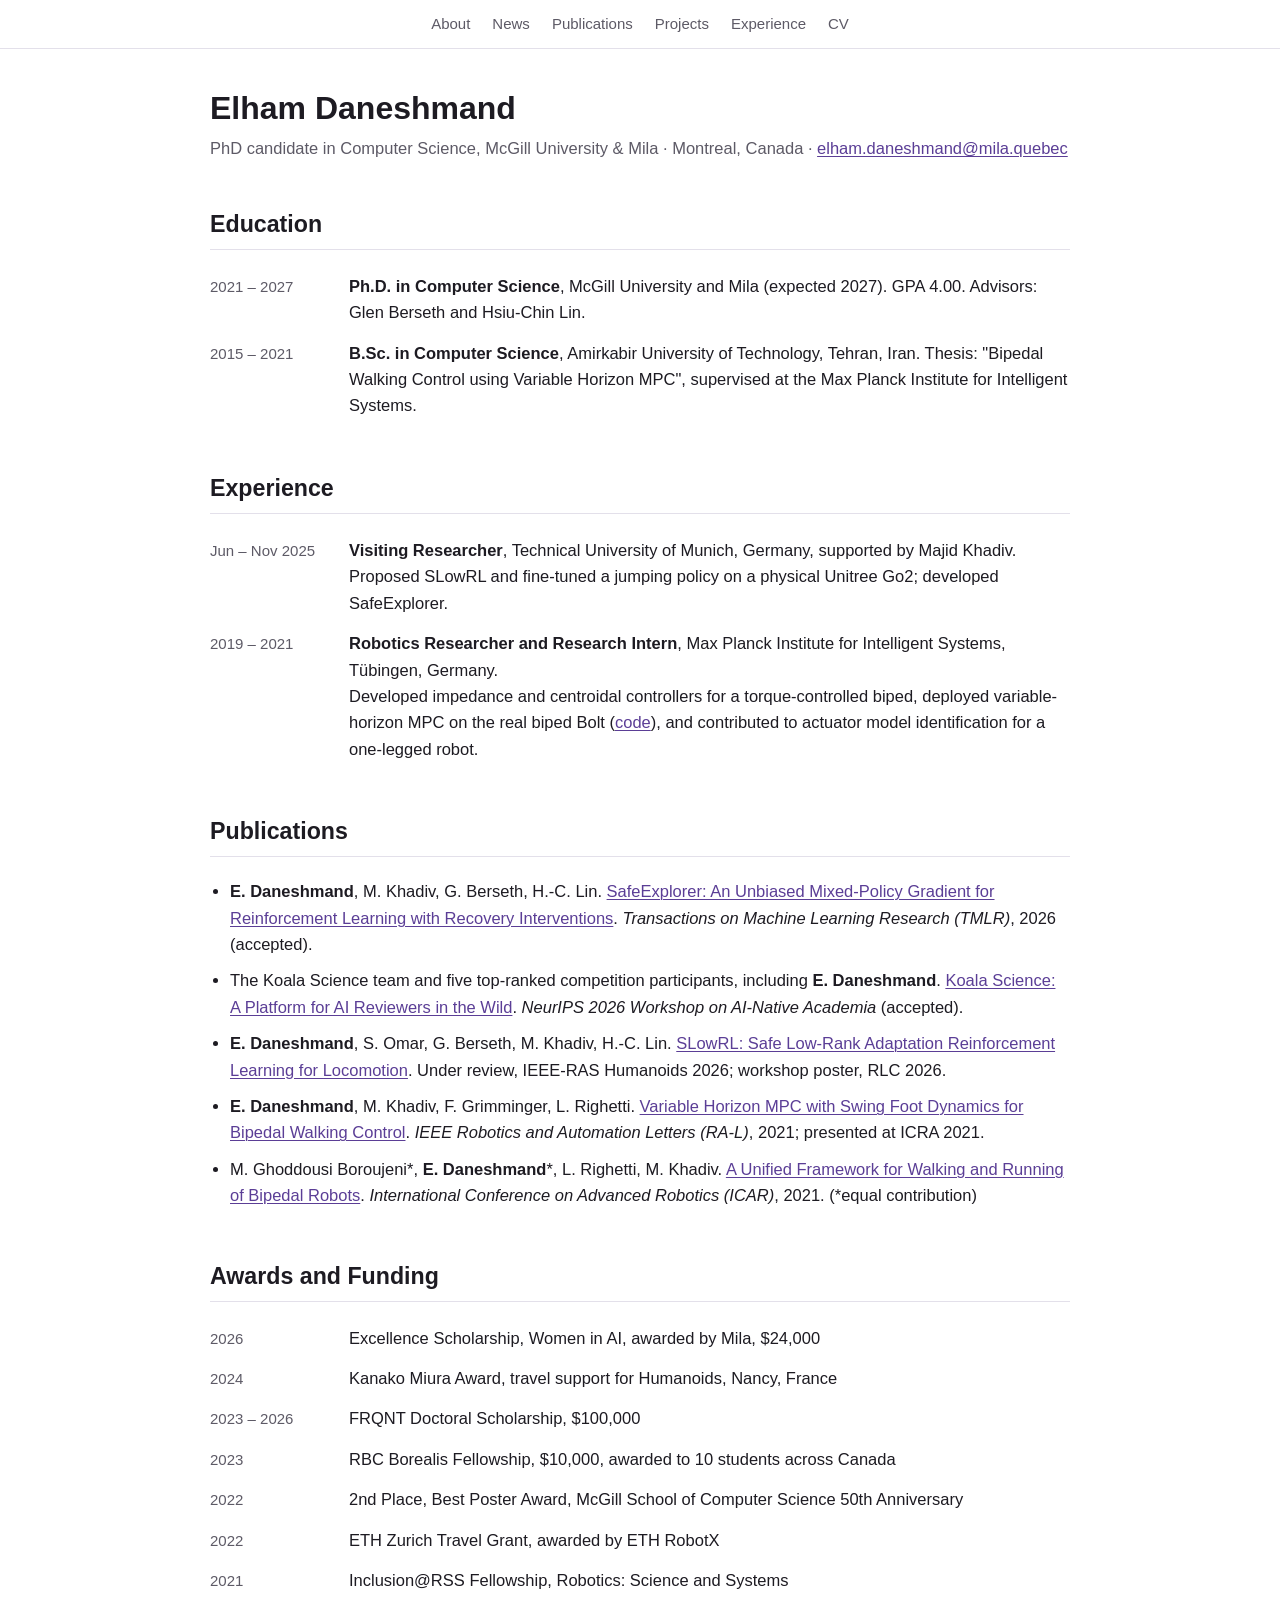
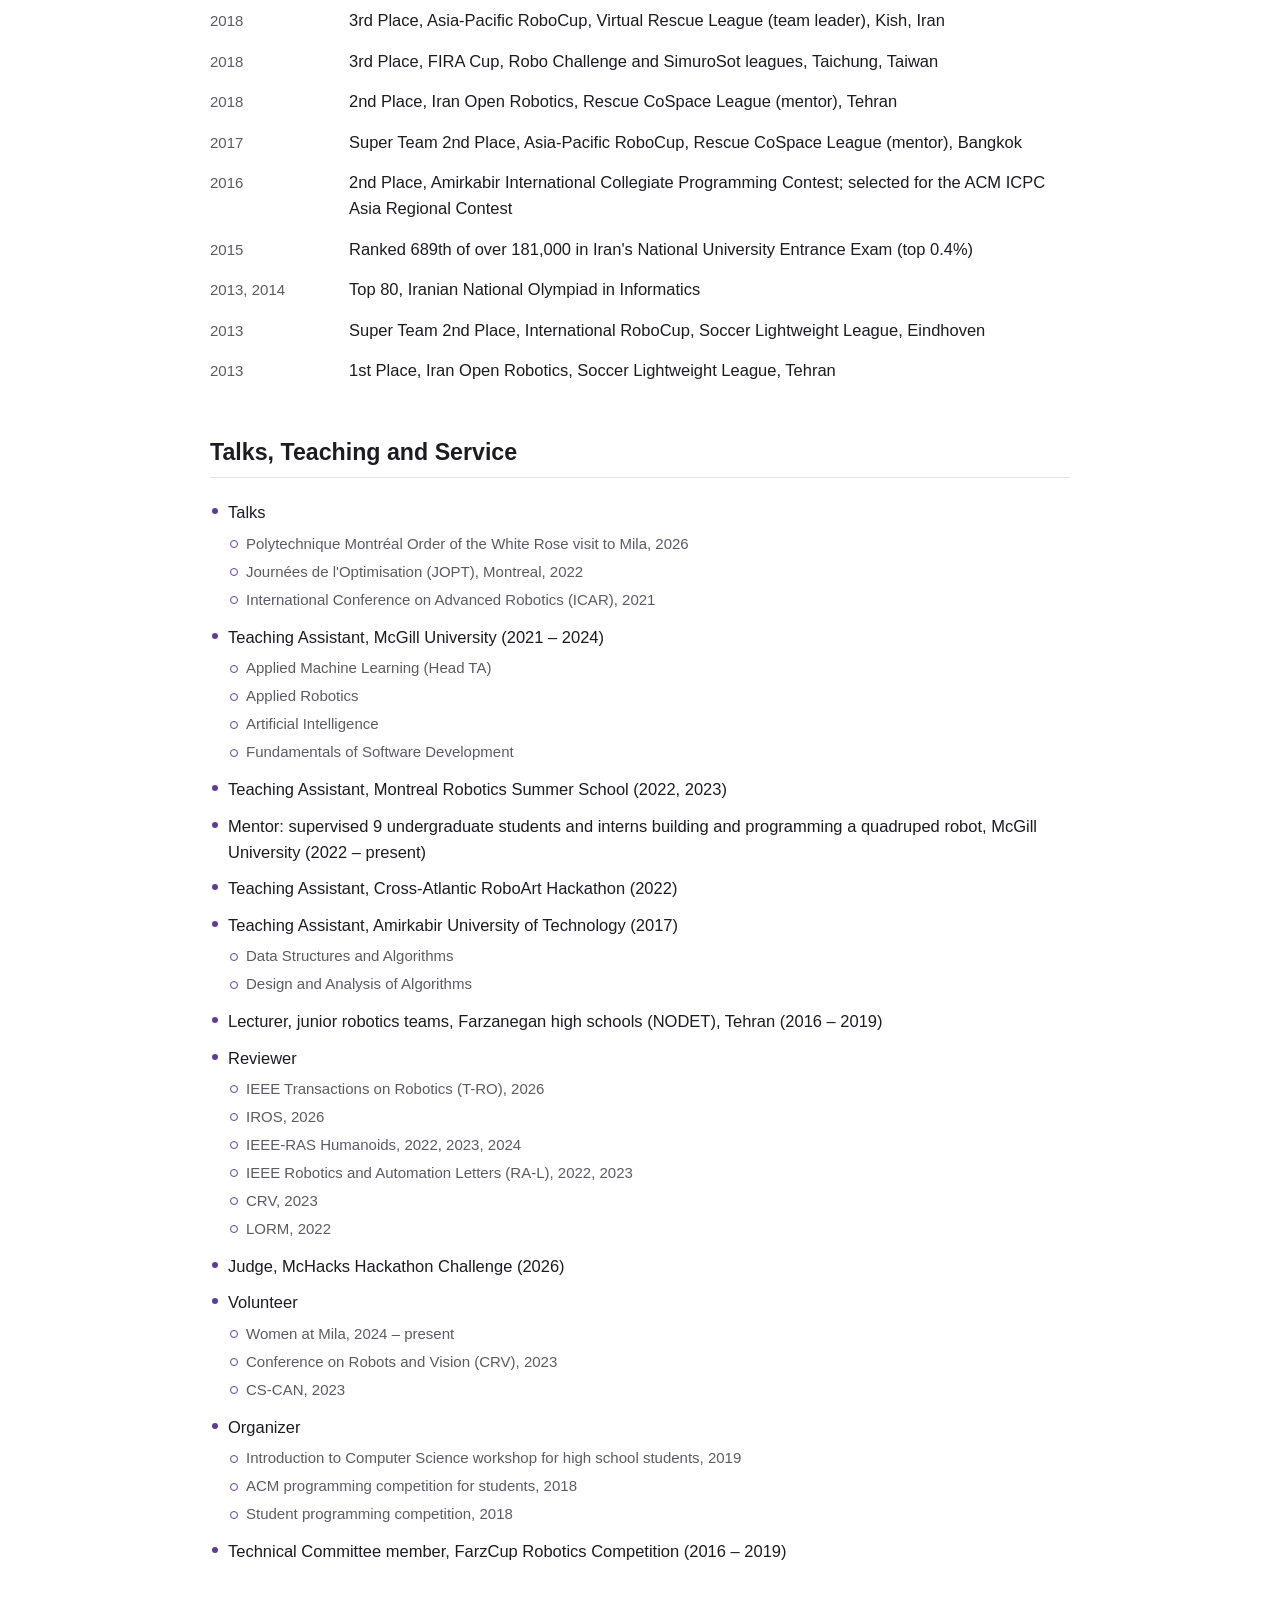
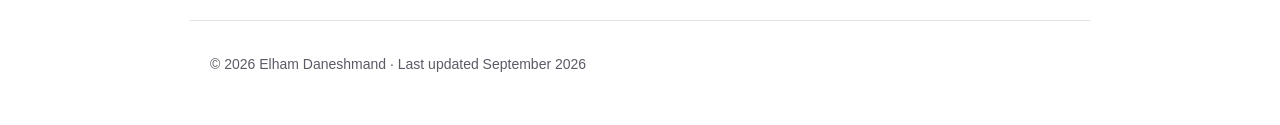
==== cv.html @ 66d4b438 "Personal academic website Co-Authored-By: Claude Opus 5.5 (1M context) <noreply@anthropic.com>" ====
<!doctype html>
<html lang="en">
<head>
  <meta charset="utf-8">
  <meta name="viewport" content="width=device-width, initial-scale=1">
  <title>Elham Daneshmand · CV</title>
  <meta name="description" content="Full list of awards, funding, talks, teaching and service of Elham Daneshmand, PhD candidate at McGill University and Mila.">
  <meta name="color-scheme" content="light dark">
  <link rel="icon" href="favicon.svg" type="image/svg+xml">
  <link rel="canonical" href="https://lhumd.github.io/cv.html">
  <meta property="og:type" content="website">
  <meta property="og:title" content="Elham Daneshmand · CV">
  <meta property="og:description" content="Full list of awards, funding, talks, teaching and service of Elham Daneshmand, PhD candidate at McGill University and Mila.">
  <meta property="og:url" content="https://lhumd.github.io/cv.html">
  <meta property="og:image" content="https://lhumd.github.io/assets/img/elham.jpg">
  <meta name="twitter:card" content="summary">
  <link rel="stylesheet" href="style.css">
</head>
<body>
  <nav class="topnav" aria-label="Sections">
    <a href="index.html#about">About</a>
    <a href="index.html#news">News</a>
    <a href="index.html#publications">Publications</a>
    <a href="index.html#projects">Projects</a>
    <a href="index.html#experience">Experience</a>
    <a href="cv.html">CV</a>
  </nav>

  <main>
    <header class="cvhead">
      <h1>Elham Daneshmand</h1>
      <p>PhD candidate in Computer Science, McGill University &amp; Mila · Montreal, Canada · <a href="mailto:elham.daneshmand@mila.quebec">elham.daneshmand@mila.quebec</a></p>
    </header>

    <section id="education">
      <h2>Education</h2>
      <ul class="timeline">
        <li><span class="date">2021 – 2027</span> <span><strong>Ph.D. in Computer Science</strong>, McGill University and Mila (expected 2027). GPA 4.00. Advisors: Glen Berseth and Hsiu-Chin Lin.</span></li>
        <li><span class="date">2015 – 2021</span> <span><strong>B.Sc. in Computer Science</strong>, Amirkabir University of Technology, Tehran, Iran. Thesis: "Bipedal Walking Control using Variable Horizon MPC", supervised at the Max Planck Institute for Intelligent Systems.</span></li>
      </ul>
    </section>

    <section id="experience">
      <h2>Experience</h2>
      <ul class="timeline">
        <li><span class="date">Jun – Nov 2025</span> <span><strong>Visiting Researcher</strong>, Technical University of Munich, Germany, supported by Majid Khadiv.<br>Proposed SLowRL and fine-tuned a jumping policy on a physical Unitree Go2; developed SafeExplorer.</span></li>
        <li><span class="date">2019 – 2021</span> <span><strong>Robotics Researcher and Research Intern</strong>, Max Planck Institute for Intelligent Systems, Tübingen, Germany.<br>Developed impedance and centroidal controllers for a torque-controlled biped, deployed variable-horizon MPC on the real biped Bolt (<a href="https://github.com/machines-in-motion/reactive_planners">code</a>), and contributed to actuator model identification for a one-legged robot.</span></li>
      </ul>
    </section>

    <section id="publications">
      <h2>Publications</h2>
      <ul class="pubs">
        <li><strong>E. Daneshmand</strong>, M. Khadiv, G. Berseth, H.-C. Lin. <a href="https://openreview.net/forum?id=ppOrbSsMM0">SafeExplorer: An Unbiased Mixed-Policy Gradient for Reinforcement Learning with Recovery Interventions</a>. <em>Transactions on Machine Learning Research (TMLR)</em>, 2026 (accepted).</li>
        <li>The Koala Science team and five top-ranked competition participants, including <strong>E. Daneshmand</strong>. <a href="https://openreview.net/forum?id=VHwD1T5NwI">Koala Science: A Platform for AI Reviewers in the Wild</a>. <em>NeurIPS 2026 Workshop on AI-Native Academia</em> (accepted).</li>
        <li><strong>E. Daneshmand</strong>, S. Omar, G. Berseth, M. Khadiv, H.-C. Lin. <a href="https://arxiv.org/abs/2603.17092">SLowRL: Safe Low-Rank Adaptation Reinforcement Learning for Locomotion</a>. Under review, IEEE-RAS Humanoids 2026; workshop poster, RLC 2026.</li>
        <li><strong>E. Daneshmand</strong>, M. Khadiv, F. Grimminger, L. Righetti. <a href="https://arxiv.org/abs/2010.08198">Variable Horizon MPC with Swing Foot Dynamics for Bipedal Walking Control</a>. <em>IEEE Robotics and Automation Letters (RA-L)</em>, 2021; presented at ICRA 2021.</li>
        <li>M. Ghoddousi Boroujeni*, <strong>E. Daneshmand</strong>*, L. Righetti, M. Khadiv. <a href="https://arxiv.org/abs/2110.09172">A Unified Framework for Walking and Running of Bipedal Robots</a>. <em>International Conference on Advanced Robotics (ICAR)</em>, 2021. (*equal contribution)</li>
      </ul>
    </section>

    <section id="awards">
      <h2>Awards and Funding</h2>
      <ul class="timeline">
        <li id="wai"><span class="date">2026</span> <span>Excellence Scholarship, Women in AI, awarded by Mila, $24,000</span></li>
        <li><span class="date">2024</span> <span>Kanako Miura Award, travel support for Humanoids, Nancy, France</span></li>
        <li><span class="date">2023 – 2026</span> <span>FRQNT Doctoral Scholarship, $100,000</span></li>
        <li><span class="date">2023</span> <span>RBC Borealis Fellowship, $10,000, awarded to 10 students across Canada</span></li>
        <li><span class="date">2022</span> <span>2nd Place, Best Poster Award, McGill School of Computer Science 50th Anniversary</span></li>
        <li><span class="date">2022</span> <span>ETH Zurich Travel Grant, awarded by ETH RobotX</span></li>
        <li><span class="date">2021</span> <span>Inclusion@RSS Fellowship, Robotics: Science and Systems</span></li>
        <li><span class="date">2018</span> <span>3rd Place, Asia-Pacific RoboCup, Virtual Rescue League (team leader), Kish, Iran</span></li>
        <li><span class="date">2018</span> <span>3rd Place, FIRA Cup, Robo Challenge and SimuroSot leagues, Taichung, Taiwan</span></li>
        <li><span class="date">2018</span> <span>2nd Place, Iran Open Robotics, Rescue CoSpace League (mentor), Tehran</span></li>
        <li><span class="date">2017</span> <span>Super Team 2nd Place, Asia-Pacific RoboCup, Rescue CoSpace League (mentor), Bangkok</span></li>
        <li><span class="date">2016</span> <span>2nd Place, Amirkabir International Collegiate Programming Contest; selected for the ACM ICPC Asia Regional Contest</span></li>
        <li><span class="date">2015</span> <span>Ranked 689th of over 181,000 in Iran's National University Entrance Exam (top 0.4%)</span></li>
        <li><span class="date">2013, 2014</span> <span>Top 80, Iranian National Olympiad in Informatics</span></li>
        <li><span class="date">2013</span> <span>Super Team 2nd Place, International RoboCup, Soccer Lightweight League, Eindhoven</span></li>
        <li><span class="date">2013</span> <span>1st Place, Iran Open Robotics, Soccer Lightweight League, Tehran</span></li>
      </ul>
    </section>

    <section id="service">
      <h2>Talks, Teaching and Service</h2>
      <ul class="plain">
        <li>Talks
          <ul class="sub">
            <li id="whiterose">Polytechnique Montréal Order of the White Rose visit to Mila, 2026</li>
            <li>Journées de l'Optimisation (JOPT), Montreal, 2022</li>
            <li>International Conference on Advanced Robotics (ICAR), 2021</li>
          </ul>
        </li>
        <li>Teaching Assistant, McGill University (2021 – 2024)
          <ul class="sub">
            <li>Applied Machine Learning (Head TA)</li>
            <li>Applied Robotics</li>
            <li>Artificial Intelligence</li>
            <li>Fundamentals of Software Development</li>
          </ul>
        </li>
        <li>Teaching Assistant, Montreal Robotics Summer School (2022, 2023)</li>
        <li>Mentor: supervised 9 undergraduate students and interns building and programming a quadruped robot, McGill University (2022 – present)</li>
        <li>Teaching Assistant, Cross-Atlantic RoboArt Hackathon (2022)</li>
        <li>Teaching Assistant, Amirkabir University of Technology (2017)
          <ul class="sub">
            <li>Data Structures and Algorithms</li>
            <li>Design and Analysis of Algorithms</li>
          </ul>
        </li>
        <li>Lecturer, junior robotics teams, Farzanegan high schools (NODET), Tehran (2016 – 2019)</li>
        <li>Reviewer
          <ul class="sub">
            <li>IEEE Transactions on Robotics (T-RO), 2026</li>
            <li>IROS, 2026</li>
            <li>IEEE-RAS Humanoids, 2022, 2023, 2024</li>
            <li>IEEE Robotics and Automation Letters (RA-L), 2022, 2023</li>
            <li>CRV, 2023</li>
            <li>LORM, 2022</li>
          </ul>
        </li>
        <li id="mchacks">Judge, McHacks Hackathon Challenge (2026)</li>
        <li>Volunteer
          <ul class="sub">
            <li>Women at Mila, 2024 – present</li>
            <li>Conference on Robots and Vision (CRV), 2023</li>
            <li>CS-CAN, 2023</li>
          </ul>
        </li>
        <li>Organizer
          <ul class="sub">
            <li>Introduction to Computer Science workshop for high school students, 2019</li>
            <li>ACM programming competition for students, 2018</li>
            <li>Student programming competition, 2018</li>
          </ul>
        </li>
        <li>Technical Committee member, FarzCup Robotics Competition (2016 – 2019)</li>
      </ul>
    </section>
  </main>

  <footer>
    <p>© 2026 Elham Daneshmand · Last updated September 2026</p>
  </footer>
</body>
</html>
---- style.css ----
:root {
  --bg: #ffffff;
  --surface: #f6f5f9;
  --text: #1d1b22;
  --muted: #5d5a66;
  --accent: #5b3e96;
  --accent-soft: #ece6f7;
  --border: #e3e0ea;
  --maxw: 900px;
}

@media (prefers-color-scheme: dark) {
  :root {
    --bg: #131217;
    --surface: #1c1a22;
    --text: #e9e7ee;
    --muted: #a6a2b1;
    --accent: #b9a2ec;
    --accent-soft: #2a2238;
    --border: #2d2a36;
  }
}

* { box-sizing: border-box; }

html { scroll-behavior: smooth; }

body {
  margin: 0;
  background: var(--bg);
  color: var(--text);
  font-family: -apple-system, BlinkMacSystemFont, "Segoe UI", Roboto, "Helvetica Neue", Arial, sans-serif;
  font-size: 16.5px;
  line-height: 1.6;
}

a { color: var(--accent); text-decoration: none; }
a:hover { text-decoration: underline; }
.hero-text p:not(.links) a, .news a, .timeline a, .projects a, .pubs a, .drawer a, .press a, .cvhead a { text-decoration: underline; text-underline-offset: 2px; text-decoration-thickness: 1px; }

.topnav {
  position: sticky;
  top: 0;
  z-index: 10;
  display: flex;
  flex-wrap: wrap;
  justify-content: center;
  gap: 4px 22px;
  padding: 12px 16px;
  background: color-mix(in srgb, var(--bg) 92%, transparent);
  backdrop-filter: blur(6px);
  border-bottom: 1px solid var(--border);
  font-size: 15px;
}
.topnav a { color: var(--muted); }
.topnav a:hover { color: var(--accent); text-decoration: none; }

main {
  max-width: var(--maxw);
  margin: 0 auto;
  padding: 0 20px;
}

section, .hero, .paper { scroll-margin-top: 64px; }

.cvhead { padding: 40px 0 0; }
.cvhead h1 { margin: 0 0 8px; font-size: 2rem; line-height: 1.2; }
.cvhead p { margin: 0; color: var(--muted); }
.pubs { margin: 0; padding-left: 20px; }
.pubs li { padding: 5px 0; }

.hero {
  display: flex;
  gap: 36px;
  align-items: flex-start;
  padding: 48px 0 28px;
}
.portrait {
  width: 200px;
  height: 200px;
  flex-shrink: 0;
  border-radius: 50%;
  object-fit: cover;
  border: 4px solid var(--accent-soft);
}
.hero h1 { margin: 0; font-size: 2.3rem; line-height: 1.15; letter-spacing: -0.01em; }
.role { margin: 6px 0 10px; color: var(--muted); }
.links { display: flex; flex-wrap: wrap; gap: 6px 16px; margin: 0 0 16px; font-weight: 600; }
.note { font-weight: 600; }

.tags { display: flex; flex-wrap: wrap; gap: 8px; list-style: none; padding: 0; margin: 14px 0 0; }
.tags li {
  background: var(--accent-soft);
  color: var(--accent);
  border-radius: 999px;
  padding: 3px 12px;
  font-size: 14px;
}

h2 {
  font-size: 1.45rem;
  margin: 44px 0 16px;
  padding-bottom: 6px;
  border-bottom: 1px solid var(--border);
}

.news, .timeline, .plain { list-style: none; padding: 0; margin: 0; }
.news li, .timeline li {
  display: grid;
  grid-template-columns: 125px 1fr;
  align-items: baseline;
  gap: 14px;
  padding: 7px 0;
}
.date { color: var(--muted); font-variant-numeric: tabular-nums; font-size: 15px; }
.plain li { padding: 5px 0 5px 18px; position: relative; }
.plain li::before { content: ""; position: absolute; left: 2px; top: 0.85em; width: 6px; height: 6px; border-radius: 50%; background: var(--accent); }
.plain .sub { list-style: none; margin: 4px 0 0; padding: 0; }
.plain .sub li { padding: 2px 0 2px 18px; font-size: 15px; color: var(--muted); }
.plain .sub li::before { top: 0.7em; background: transparent; border: 1.5px solid var(--accent); }

.paper {
  display: grid;
  grid-template-columns: 280px 1fr;
  gap: 24px;
  padding: 20px;
  margin-bottom: 18px;
  background: var(--surface);
  border: 1px solid var(--border);
  border-radius: 12px;
}
.paper:target {
  border-color: var(--accent);
  box-shadow: 0 0 0 3px var(--accent-soft);
  animation: flash 1.6s ease-out;
}
.timeline li, .plain li { scroll-margin-top: 64px; }
.plain li:target { border-radius: 8px; background: var(--accent-soft); }
.timeline li:target {
  margin: 0 -10px;
  padding: 7px 10px;
  border-radius: 8px;
  background: var(--accent-soft);
}
@keyframes flash {
  from { background: var(--accent-soft); }
  to { background: var(--surface); }
}
.paper > * { min-width: 0; }
.projects { list-style: none; padding: 0; margin: 0; }
.projects li { padding: 14px 0; border-bottom: 1px solid var(--border); }
.projects li:first-child { padding-top: 0; }
.projects li:last-child { border-bottom: 0; }
.projects h3 { margin: 0 0 2px; font-size: 1.05rem; line-height: 1.35; }
.projects .venue { margin: 0 0 6px; }
.projects p { margin: 0 0 8px; }
.projects li > :last-child { margin-bottom: 0; }
.media { margin: 0; }
.media img, .media video {
  width: 100%;
  height: auto;
  aspect-ratio: 3 / 2;
  object-fit: contain;
  border-radius: 8px;
  background: #000;
  display: block;
}
.media img[src*="icar"] { background: #fff; }
.media img[src*="koala"] { background: #fff; padding: 12px; }
.media figcaption { font-size: 13px; color: var(--muted); margin-top: 6px; line-height: 1.4; }
.paper h3 { margin: 0 0 6px; font-size: 1.1rem; line-height: 1.35; }
.authors { margin: 0; font-size: 15px; }
.venue { margin: 2px 0 10px; font-style: italic; color: var(--muted); font-size: 15px; }
.press { margin: -6px 0 10px; font-size: 14px; color: var(--muted); }
.paper .body p:last-child { margin-bottom: 0; }
.teaser { margin: 0 0 12px; }
.plinks { display: flex; flex-wrap: wrap; gap: 8px; }
.plinks a, .pill {
  display: inline-block;
  padding: 2px 12px;
  border: 1px solid var(--accent);
  border-radius: 999px;
  background: none;
  color: var(--accent);
  font: inherit;
  font-size: 14px;
  font-weight: 600;
  line-height: 1.6;
  cursor: pointer;
}
.plinks a:hover, .pill:hover, .pill[aria-expanded="true"] { background: var(--accent-soft); text-decoration: none; }
.drawer { margin-top: 12px; font-size: 15px; color: var(--muted); }
.drawer[hidden] { margin-top: 0; }
.drawer p { margin: 0; }
.bib { position: relative; }
.bib pre {
  margin: 0;
  padding: 34px 14px 12px;
  overflow-x: auto;
  background: var(--bg);
  border: 1px solid var(--border);
  border-radius: 8px;
  font-size: 12.5px;
  line-height: 1.5;
  color: var(--text);
}
.bib .copy {
  position: absolute;
  top: 8px;
  right: 8px;
  padding: 1px 10px;
  border: 1px solid var(--border);
  border-radius: 6px;
  background: var(--surface);
  color: var(--muted);
  font: inherit;
  font-size: 12px;
  cursor: pointer;
}

.reel {
  display: grid;
  grid-template-columns: repeat(3, 1fr);
  gap: 14px;
  margin: 8px 0 0;
}
.tile { display: block; color: var(--muted); font-size: 14px; }
.tile:hover { color: var(--accent); text-decoration: none; }
.tile video {
  display: block;
  width: 100%;
  aspect-ratio: 16 / 10;
  object-fit: cover;
  border-radius: 8px;
  background: #000;
  margin-bottom: 6px;
}

footer {
  max-width: var(--maxw);
  margin: 50px auto 0;
  padding: 18px 20px 36px;
  color: var(--muted);
  font-size: 14px;
  border-top: 1px solid var(--border);
}

@media (max-width: 720px) {
  .hero { flex-direction: column; align-items: center; text-align: left; padding-top: 28px; gap: 20px; }
  .hero h1 { text-align: center; }
  .role, .links { justify-content: center; text-align: center; }
  .portrait { width: 150px; height: 150px; }
  .paper { grid-template-columns: 1fr; padding: 16px; }
  .news li, .timeline li { grid-template-columns: 1fr; gap: 0; }
  .reel { grid-template-columns: repeat(3, 78%); overflow-x: auto; scroll-snap-type: x mandatory; padding-bottom: 6px; }
  .tile { scroll-snap-align: start; }
  .topnav { gap: 2px 14px; font-size: 14px; }
}

@media (prefers-reduced-motion: reduce) {
  html { scroll-behavior: auto; }
  .paper:target { animation: none; }
}
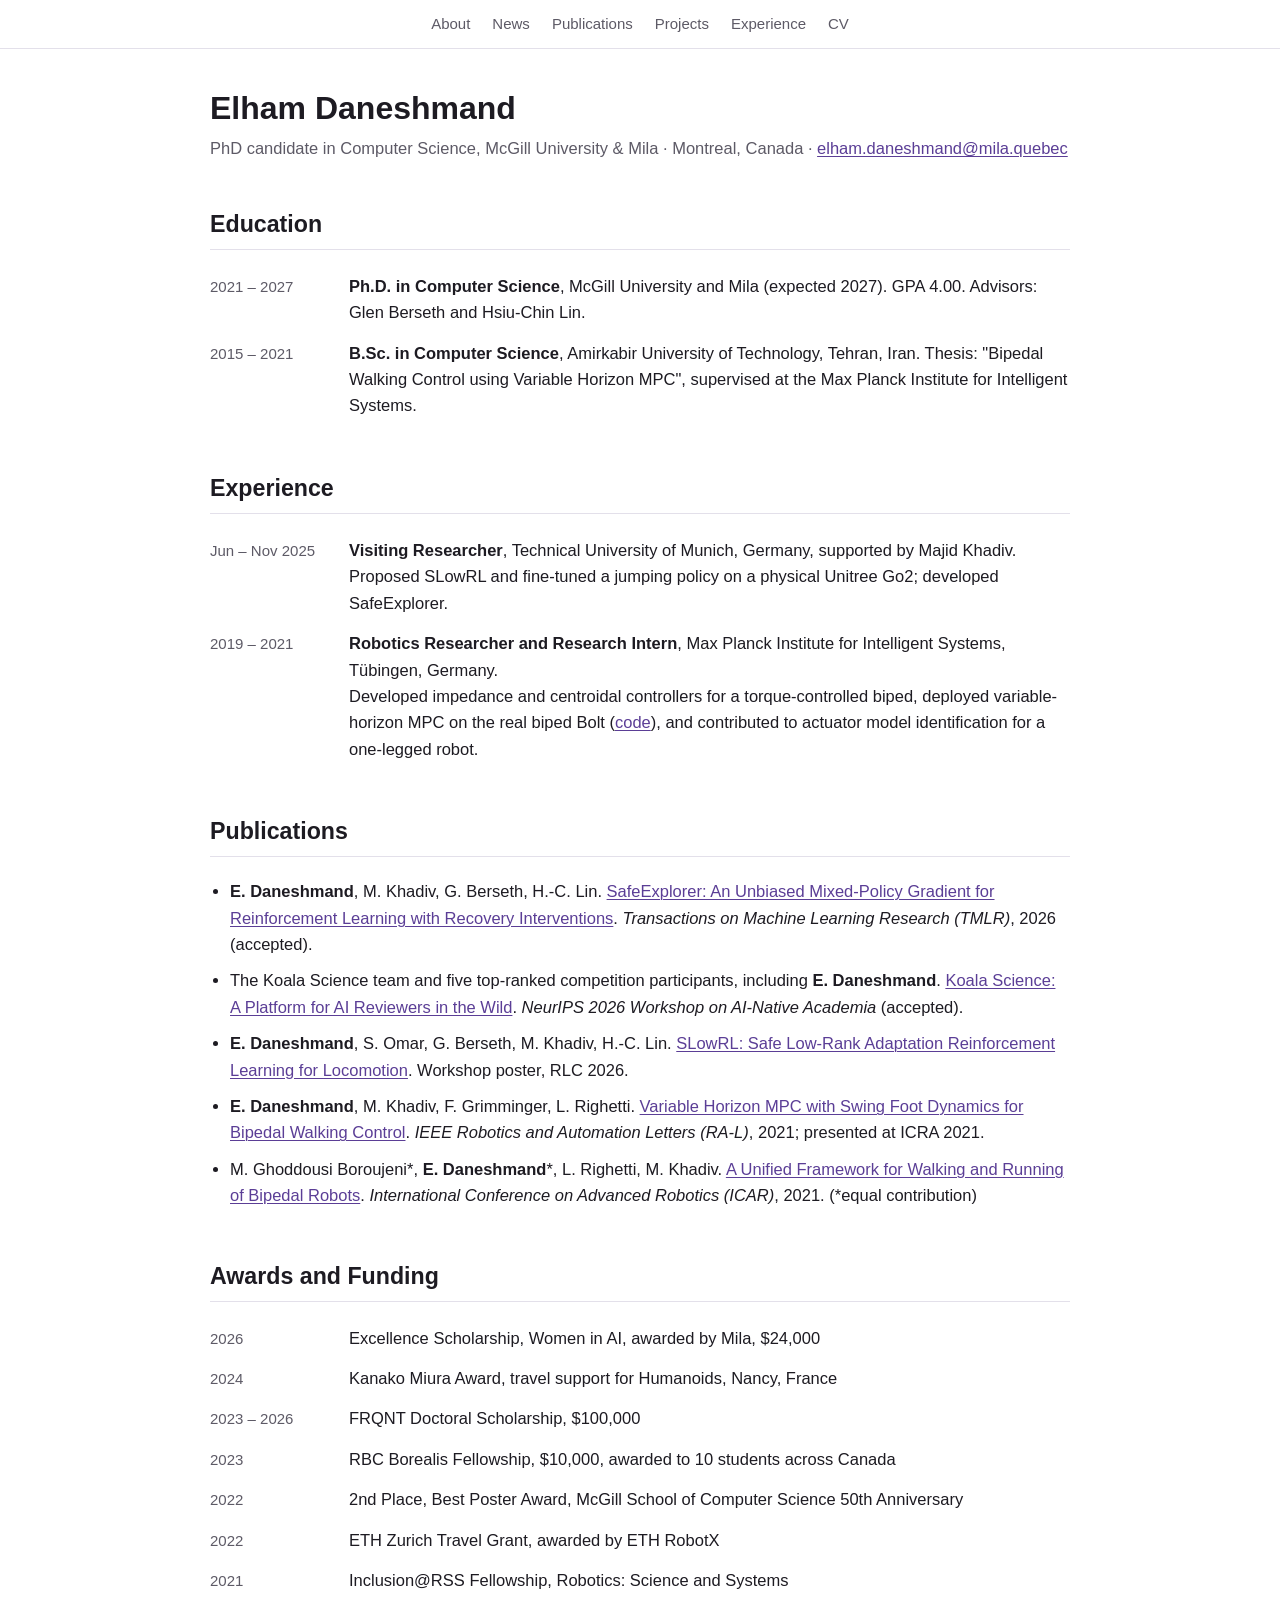
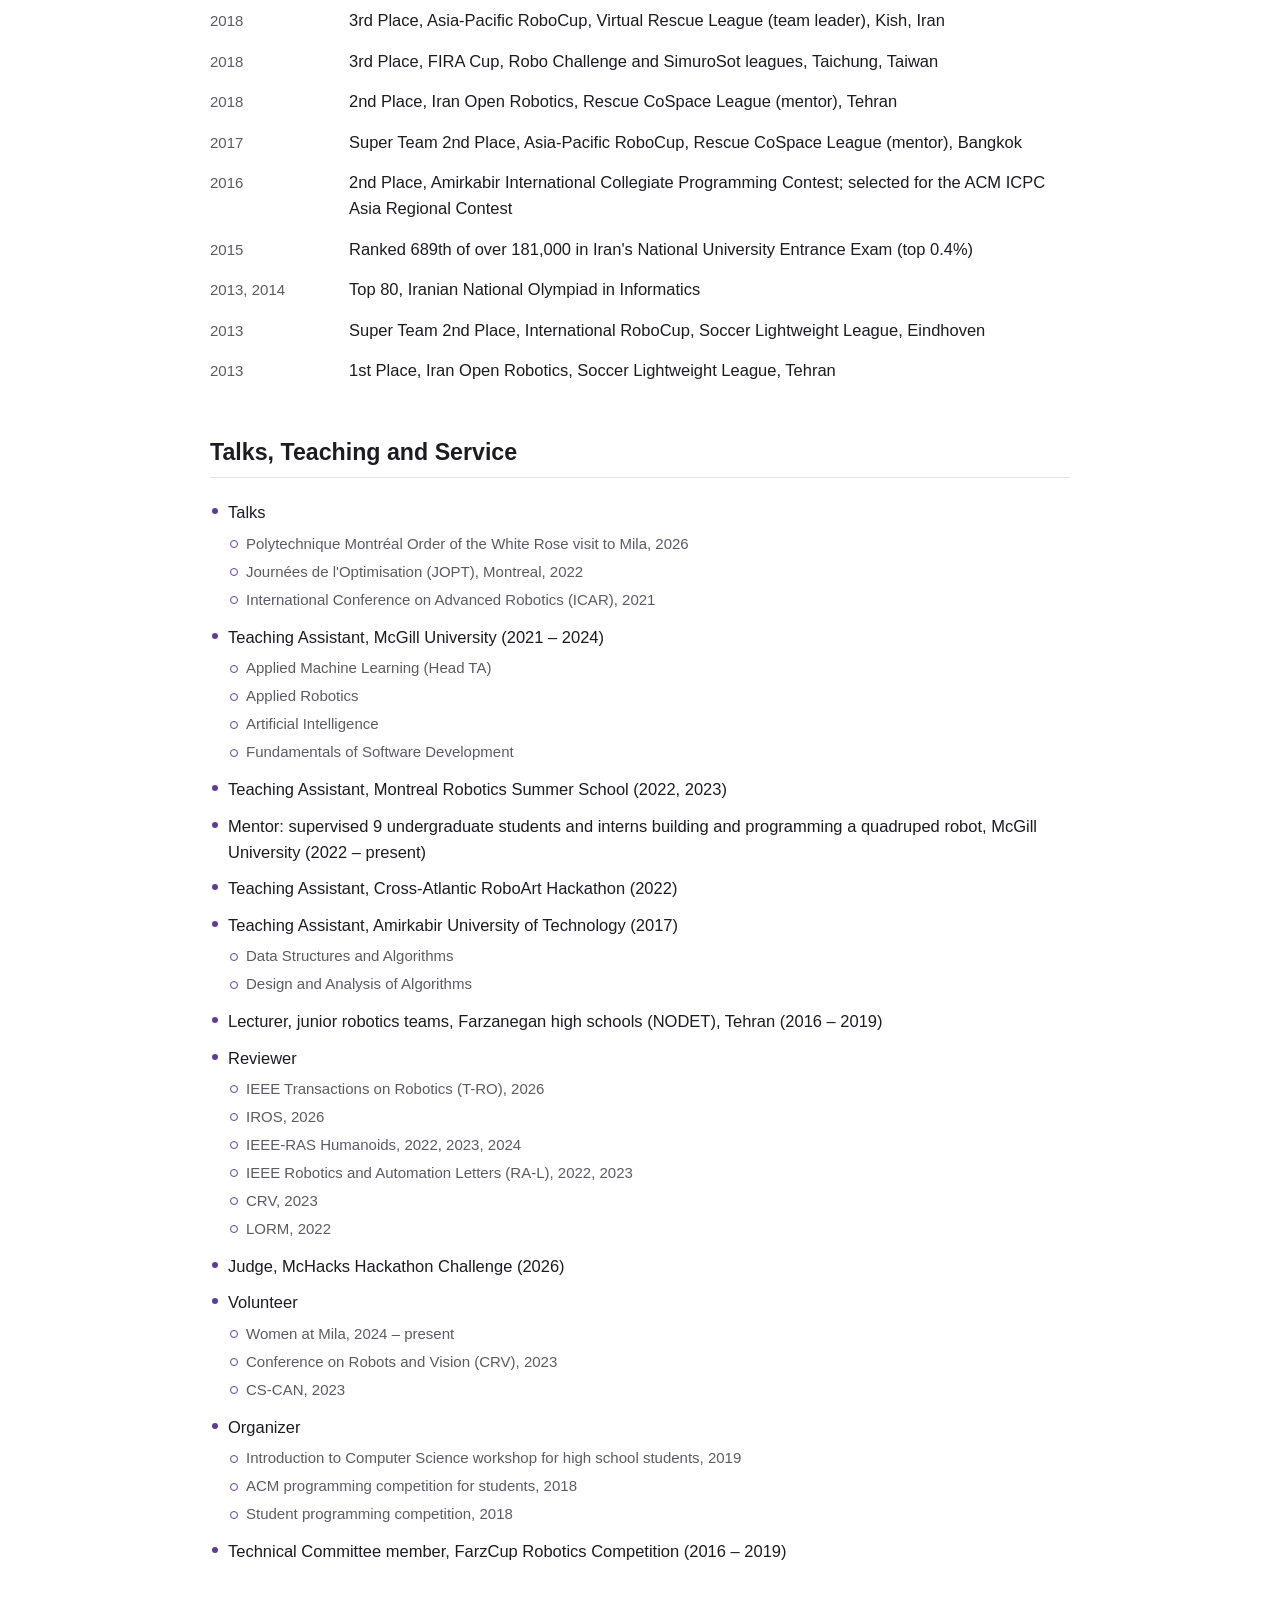
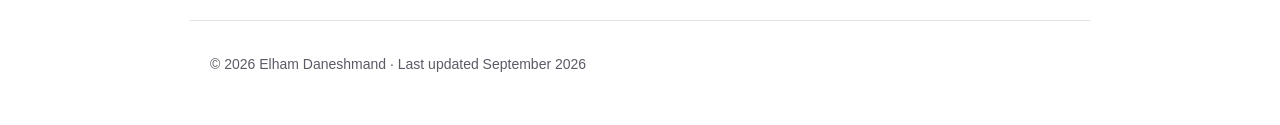
==== commit 01d56706: "Update publications Co-Authored-By: Claude Opus 5.5 (1M context) <noreply@anthropic.com>" ====
--- a/cv.html
+++ b/cv.html
@@ -53,7 +53,7 @@
       <ul class="pubs">
         <li><strong>E. Daneshmand</strong>, M. Khadiv, G. Berseth, H.-C. Lin. <a href="https://openreview.net/forum?id=ppOrbSsMM0">SafeExplorer: An Unbiased Mixed-Policy Gradient for Reinforcement Learning with Recovery Interventions</a>. <em>Transactions on Machine Learning Research (TMLR)</em>, 2026 (accepted).</li>
         <li>The Koala Science team and five top-ranked competition participants, including <strong>E. Daneshmand</strong>. <a href="https://openreview.net/forum?id=VHwD1T5NwI">Koala Science: A Platform for AI Reviewers in the Wild</a>. <em>NeurIPS 2026 Workshop on AI-Native Academia</em> (accepted).</li>
-        <li><strong>E. Daneshmand</strong>, S. Omar, G. Berseth, M. Khadiv, H.-C. Lin. <a href="https://arxiv.org/abs/2603.17092">SLowRL: Safe Low-Rank Adaptation Reinforcement Learning for Locomotion</a>. Under review, IEEE-RAS Humanoids 2026; workshop poster, RLC 2026.</li>
+        <li><strong>E. Daneshmand</strong>, S. Omar, G. Berseth, M. Khadiv, H.-C. Lin. <a href="https://arxiv.org/abs/2603.17092">SLowRL: Safe Low-Rank Adaptation Reinforcement Learning for Locomotion</a>. Workshop poster, RLC 2026.</li>
         <li><strong>E. Daneshmand</strong>, M. Khadiv, F. Grimminger, L. Righetti. <a href="https://arxiv.org/abs/2010.08198">Variable Horizon MPC with Swing Foot Dynamics for Bipedal Walking Control</a>. <em>IEEE Robotics and Automation Letters (RA-L)</em>, 2021; presented at ICRA 2021.</li>
         <li>M. Ghoddousi Boroujeni*, <strong>E. Daneshmand</strong>*, L. Righetti, M. Khadiv. <a href="https://arxiv.org/abs/2110.09172">A Unified Framework for Walking and Running of Bipedal Robots</a>. <em>International Conference on Advanced Robotics (ICAR)</em>, 2021. (*equal contribution)</li>
       </ul>
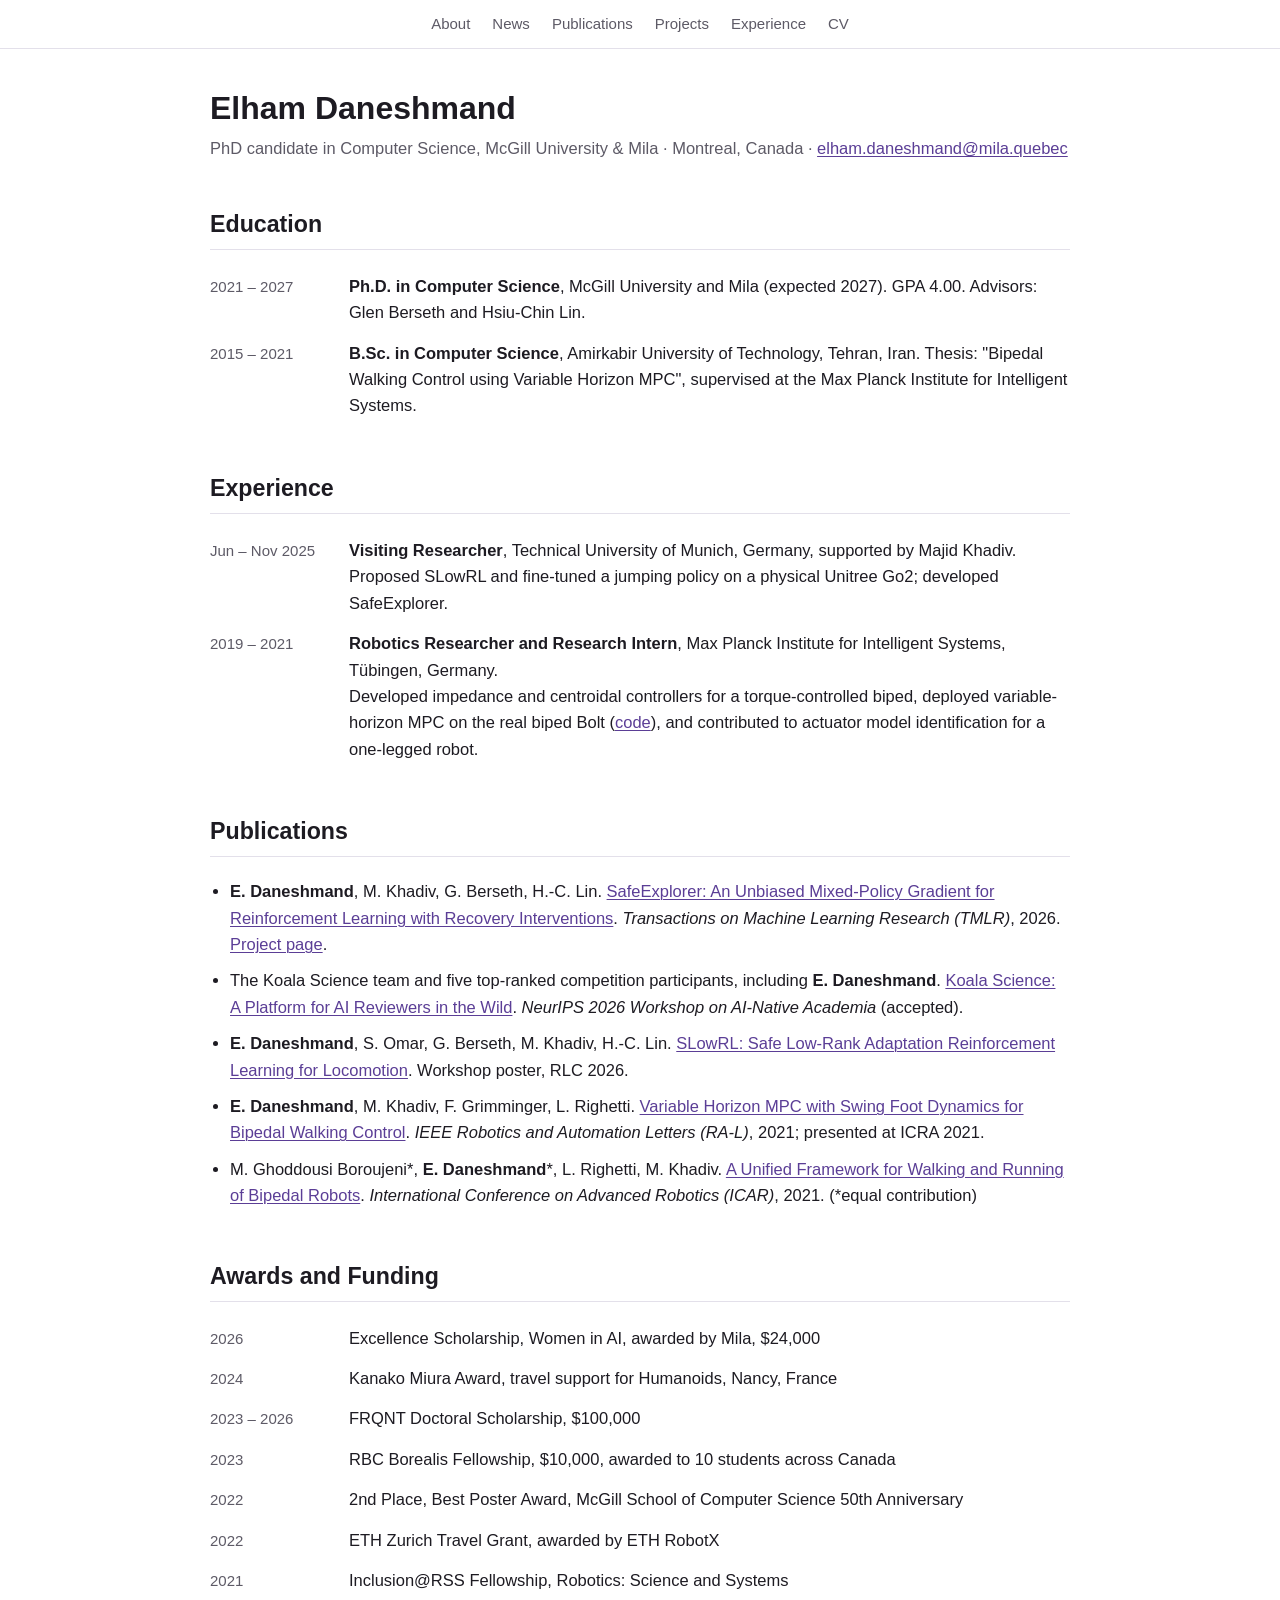
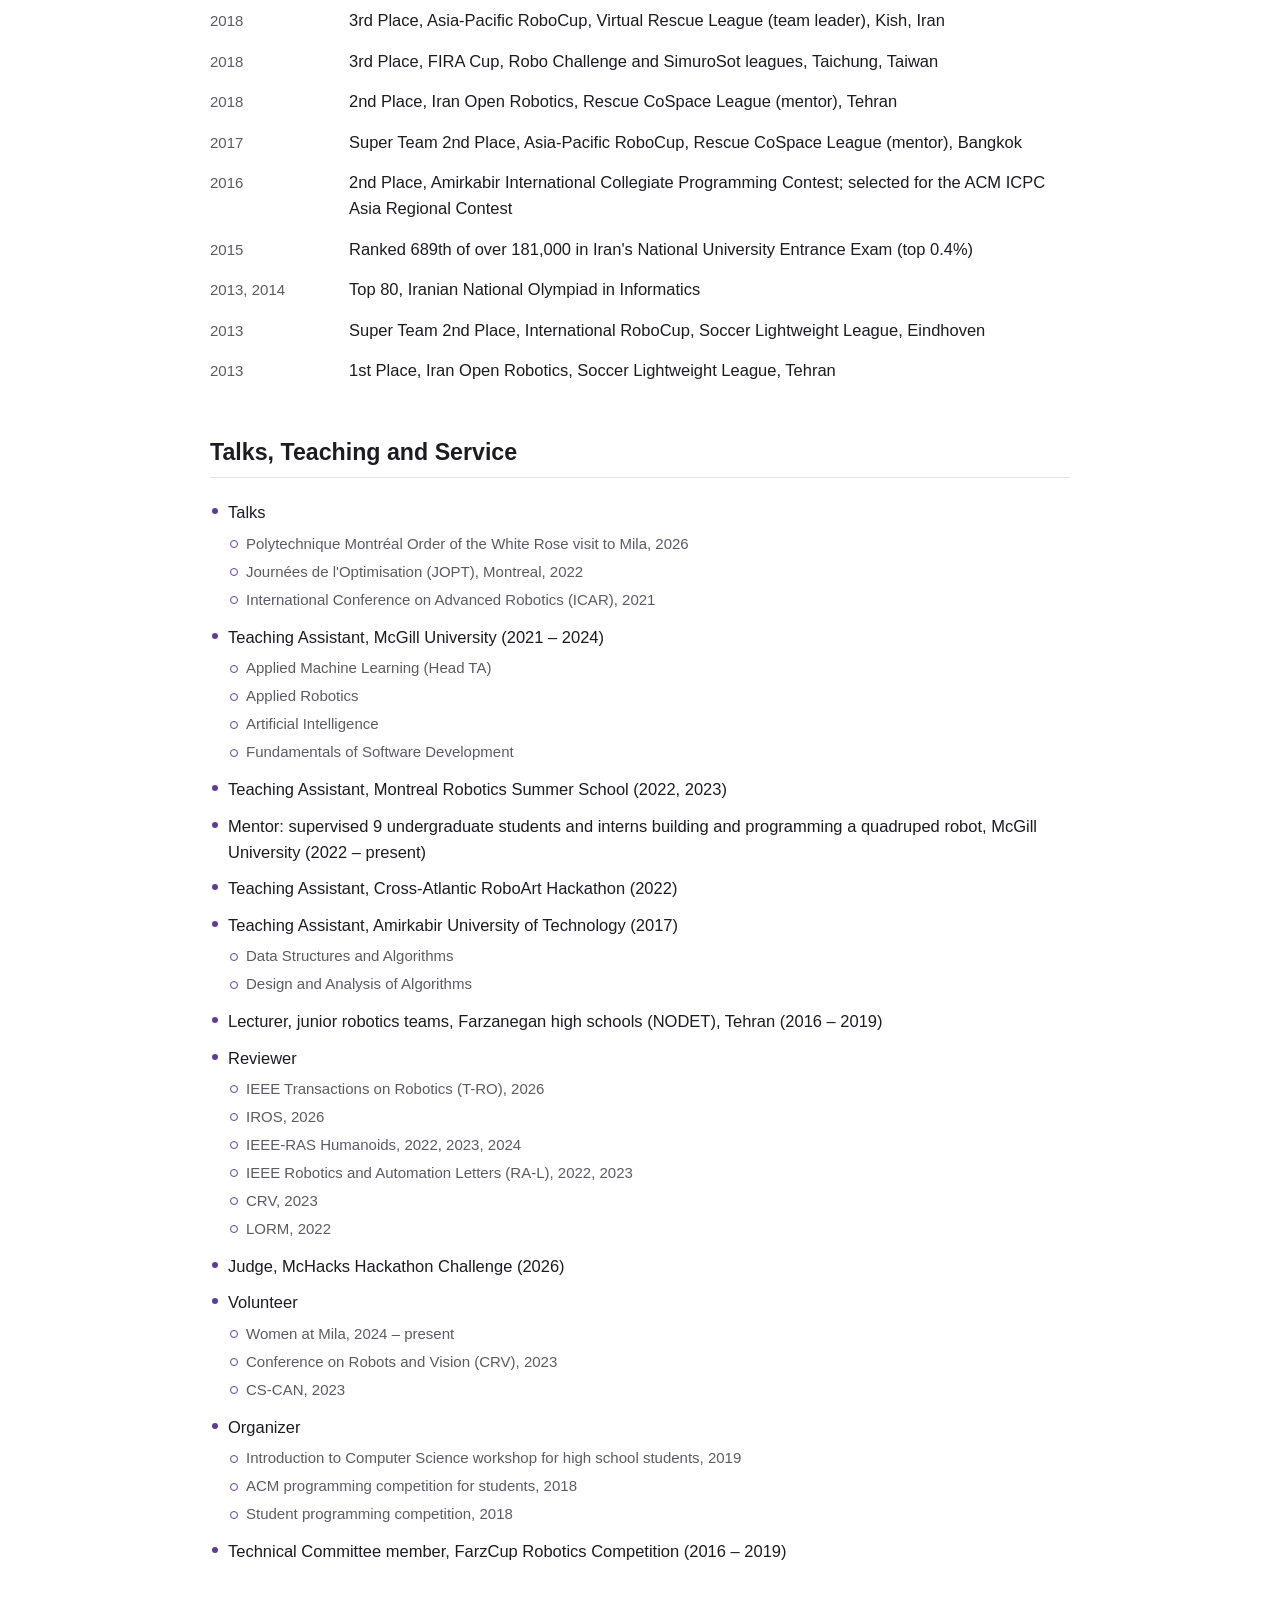
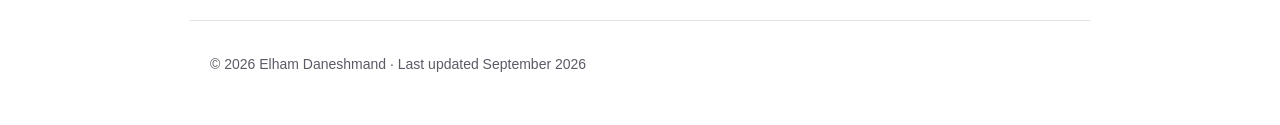
==== commit 23f88953: "SafeExplorer published in TMLR: links, news, sitemap Drop "(accepted)", add arXiv and project-page l" ====
--- a/cv.html
+++ b/cv.html
@@ -51,7 +51,7 @@
     <section id="publications">
       <h2>Publications</h2>
       <ul class="pubs">
-        <li><strong>E. Daneshmand</strong>, M. Khadiv, G. Berseth, H.-C. Lin. <a href="https://openreview.net/forum?id=ppOrbSsMM0">SafeExplorer: An Unbiased Mixed-Policy Gradient for Reinforcement Learning with Recovery Interventions</a>. <em>Transactions on Machine Learning Research (TMLR)</em>, 2026 (accepted).</li>
+        <li><strong>E. Daneshmand</strong>, M. Khadiv, G. Berseth, H.-C. Lin. <a href="https://openreview.net/forum?id=ppOrbSsMM0">SafeExplorer: An Unbiased Mixed-Policy Gradient for Reinforcement Learning with Recovery Interventions</a>. <em>Transactions on Machine Learning Research (TMLR)</em>, 2026. <a href="https://lhumd.github.io/safeexplorer/">Project page</a>.</li>
         <li>The Koala Science team and five top-ranked competition participants, including <strong>E. Daneshmand</strong>. <a href="https://openreview.net/forum?id=VHwD1T5NwI">Koala Science: A Platform for AI Reviewers in the Wild</a>. <em>NeurIPS 2026 Workshop on AI-Native Academia</em> (accepted).</li>
         <li><strong>E. Daneshmand</strong>, S. Omar, G. Berseth, M. Khadiv, H.-C. Lin. <a href="https://arxiv.org/abs/2603.17092">SLowRL: Safe Low-Rank Adaptation Reinforcement Learning for Locomotion</a>. Workshop poster, RLC 2026.</li>
         <li><strong>E. Daneshmand</strong>, M. Khadiv, F. Grimminger, L. Righetti. <a href="https://arxiv.org/abs/2010.08198">Variable Horizon MPC with Swing Foot Dynamics for Bipedal Walking Control</a>. <em>IEEE Robotics and Automation Letters (RA-L)</em>, 2021; presented at ICRA 2021.</li>
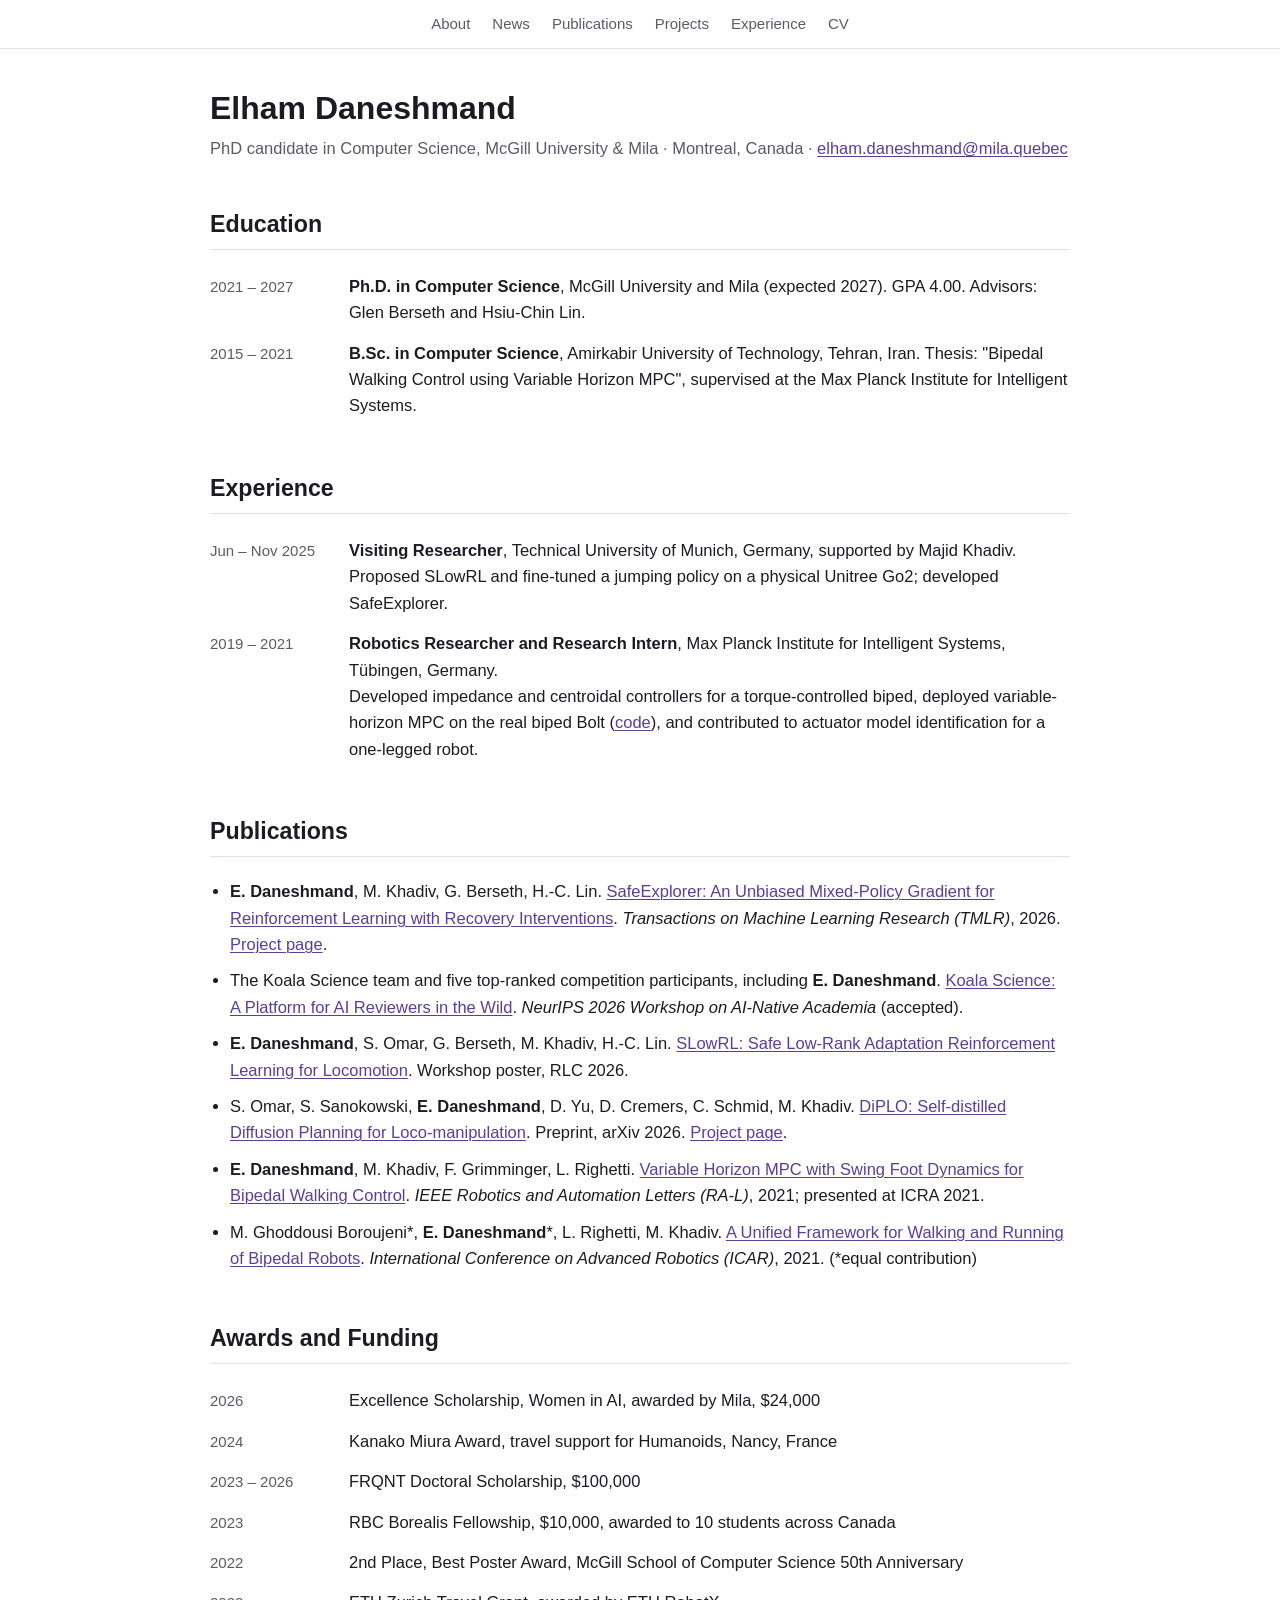
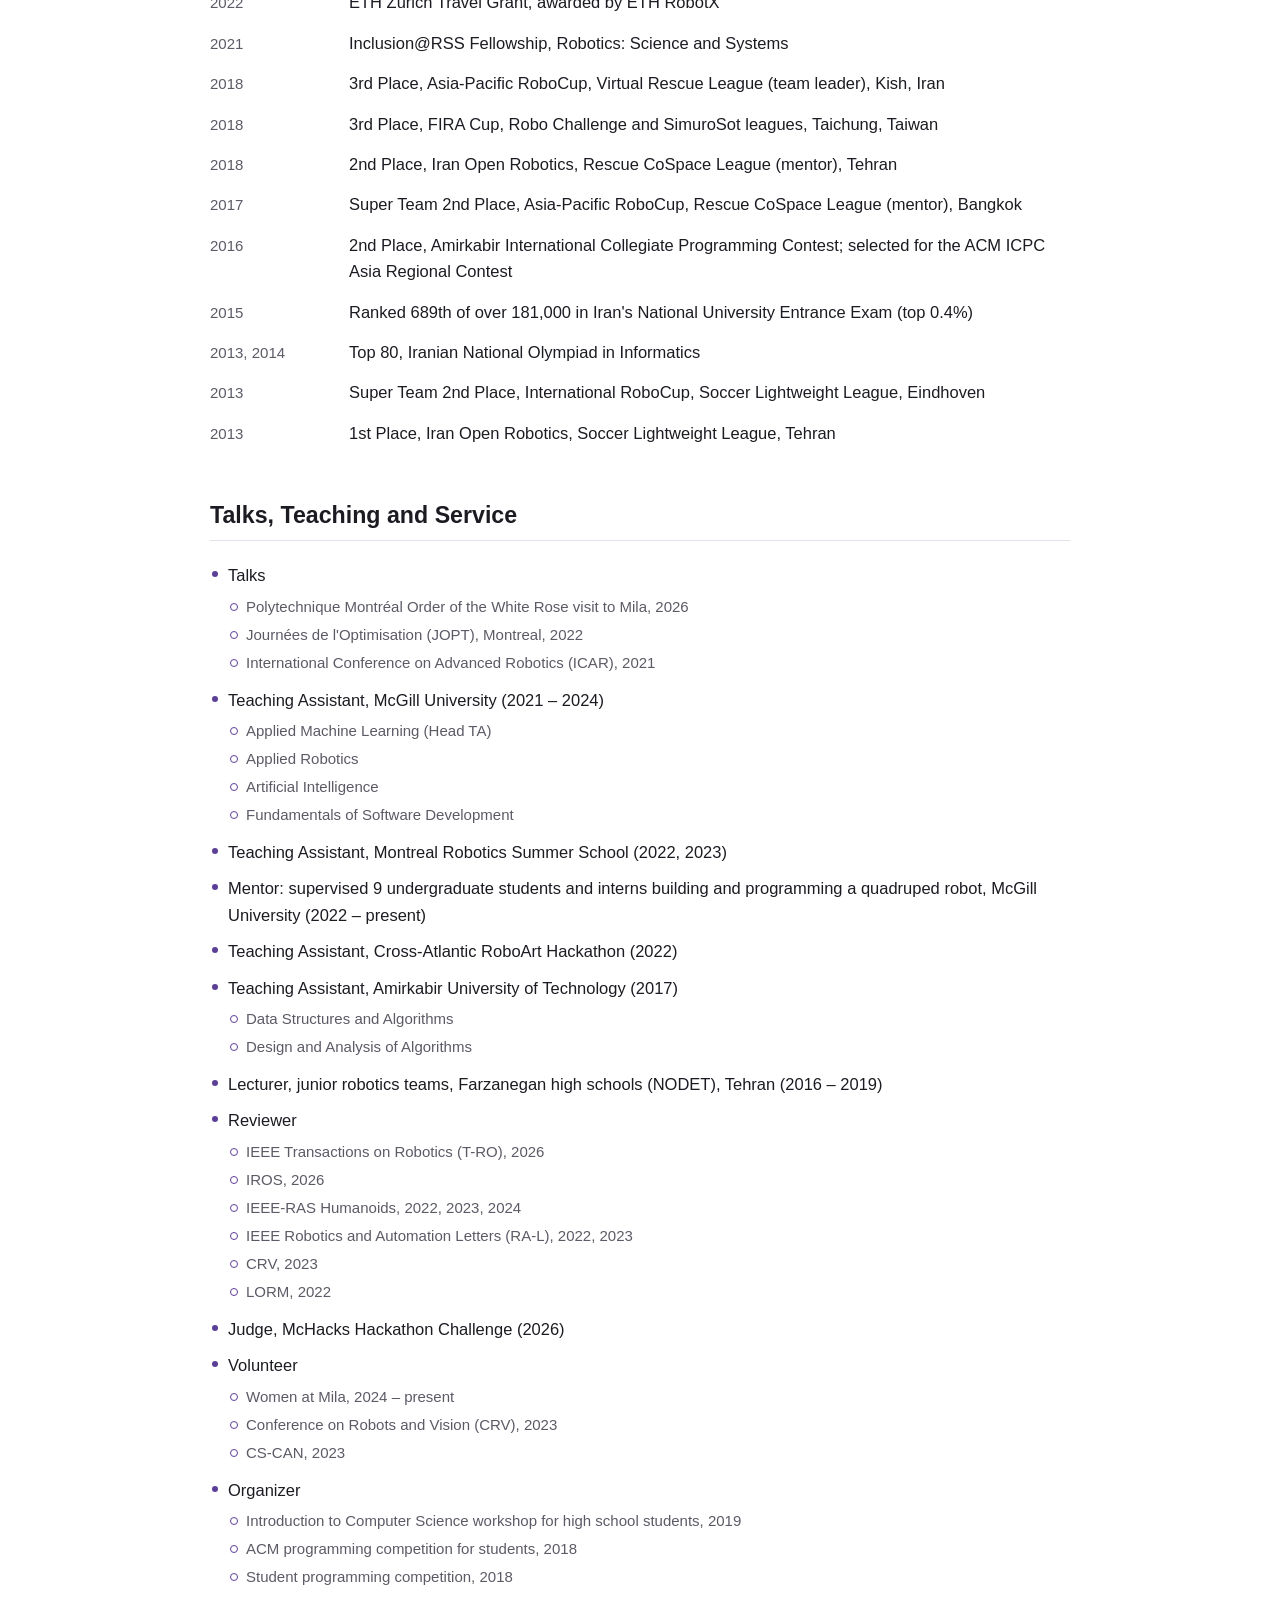
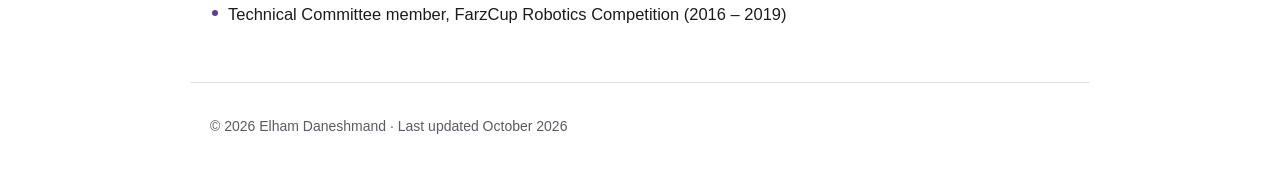
==== commit 1b33208f: "Add DiPLO preprint: publication card, news item, CV entry Co-Authored-By: Claude Opus 5.5 <noreply@a" ====
--- a/cv.html
+++ b/cv.html
@@ -54,6 +54,7 @@
         <li><strong>E. Daneshmand</strong>, M. Khadiv, G. Berseth, H.-C. Lin. <a href="https://openreview.net/forum?id=ppOrbSsMM0">SafeExplorer: An Unbiased Mixed-Policy Gradient for Reinforcement Learning with Recovery Interventions</a>. <em>Transactions on Machine Learning Research (TMLR)</em>, 2026. <a href="https://lhumd.github.io/safeexplorer/">Project page</a>.</li>
         <li>The Koala Science team and five top-ranked competition participants, including <strong>E. Daneshmand</strong>. <a href="https://openreview.net/forum?id=VHwD1T5NwI">Koala Science: A Platform for AI Reviewers in the Wild</a>. <em>NeurIPS 2026 Workshop on AI-Native Academia</em> (accepted).</li>
         <li><strong>E. Daneshmand</strong>, S. Omar, G. Berseth, M. Khadiv, H.-C. Lin. <a href="https://arxiv.org/abs/2603.17092">SLowRL: Safe Low-Rank Adaptation Reinforcement Learning for Locomotion</a>. Workshop poster, RLC 2026.</li>
+        <li>S. Omar, S. Sanokowski, <strong>E. Daneshmand</strong>, D. Yu, D. Cremers, C. Schmid, M. Khadiv. <a href="https://arxiv.org/abs/2610.24847">DiPLO: Self-distilled Diffusion Planning for Loco-manipulation</a>. Preprint, arXiv 2026. <a href="https://atarilab.github.io/diplo-website/">Project page</a>.</li>
         <li><strong>E. Daneshmand</strong>, M. Khadiv, F. Grimminger, L. Righetti. <a href="https://arxiv.org/abs/2010.08198">Variable Horizon MPC with Swing Foot Dynamics for Bipedal Walking Control</a>. <em>IEEE Robotics and Automation Letters (RA-L)</em>, 2021; presented at ICRA 2021.</li>
         <li>M. Ghoddousi Boroujeni*, <strong>E. Daneshmand</strong>*, L. Righetti, M. Khadiv. <a href="https://arxiv.org/abs/2110.09172">A Unified Framework for Walking and Running of Bipedal Robots</a>. <em>International Conference on Advanced Robotics (ICAR)</em>, 2021. (*equal contribution)</li>
       </ul>
@@ -140,7 +141,7 @@
   </main>
 
   <footer>
-    <p>© 2026 Elham Daneshmand · Last updated September 2026</p>
+    <p>© 2026 Elham Daneshmand · Last updated October 2026</p>
   </footer>
 </body>
 </html>
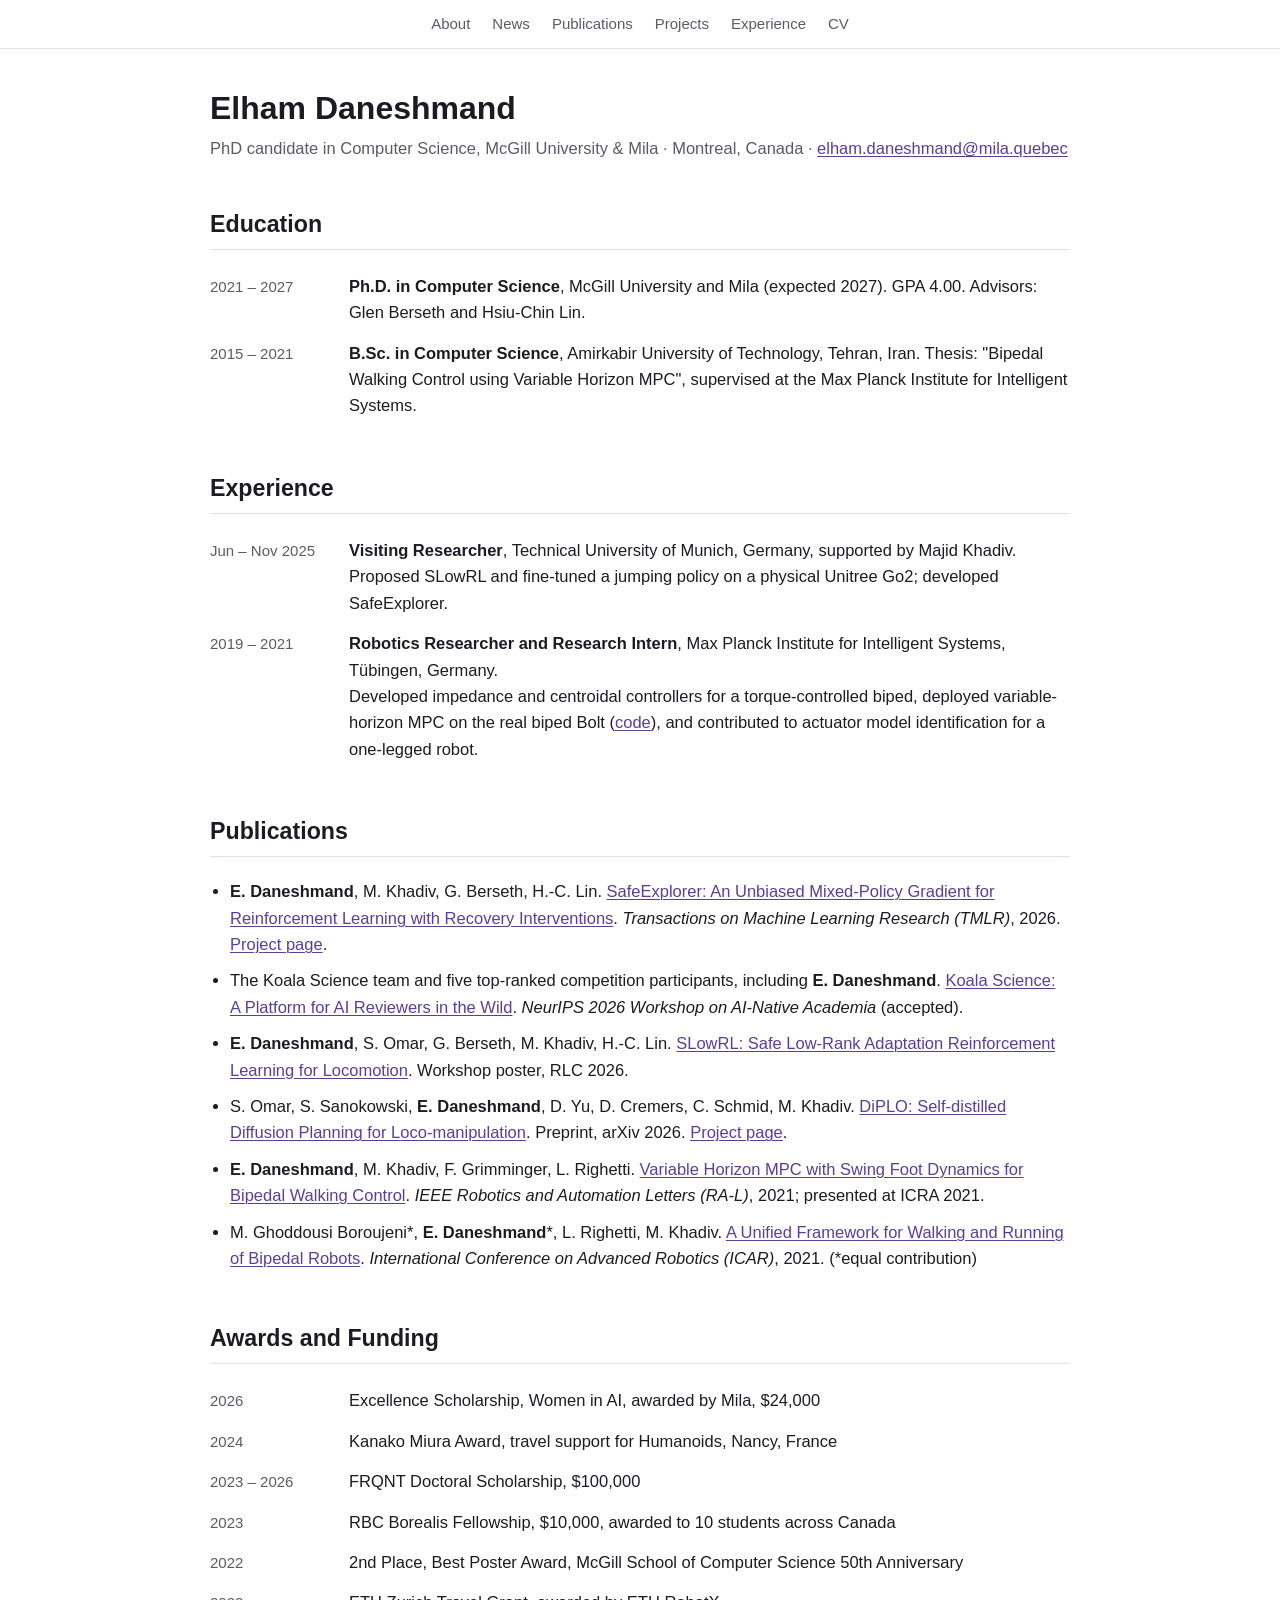
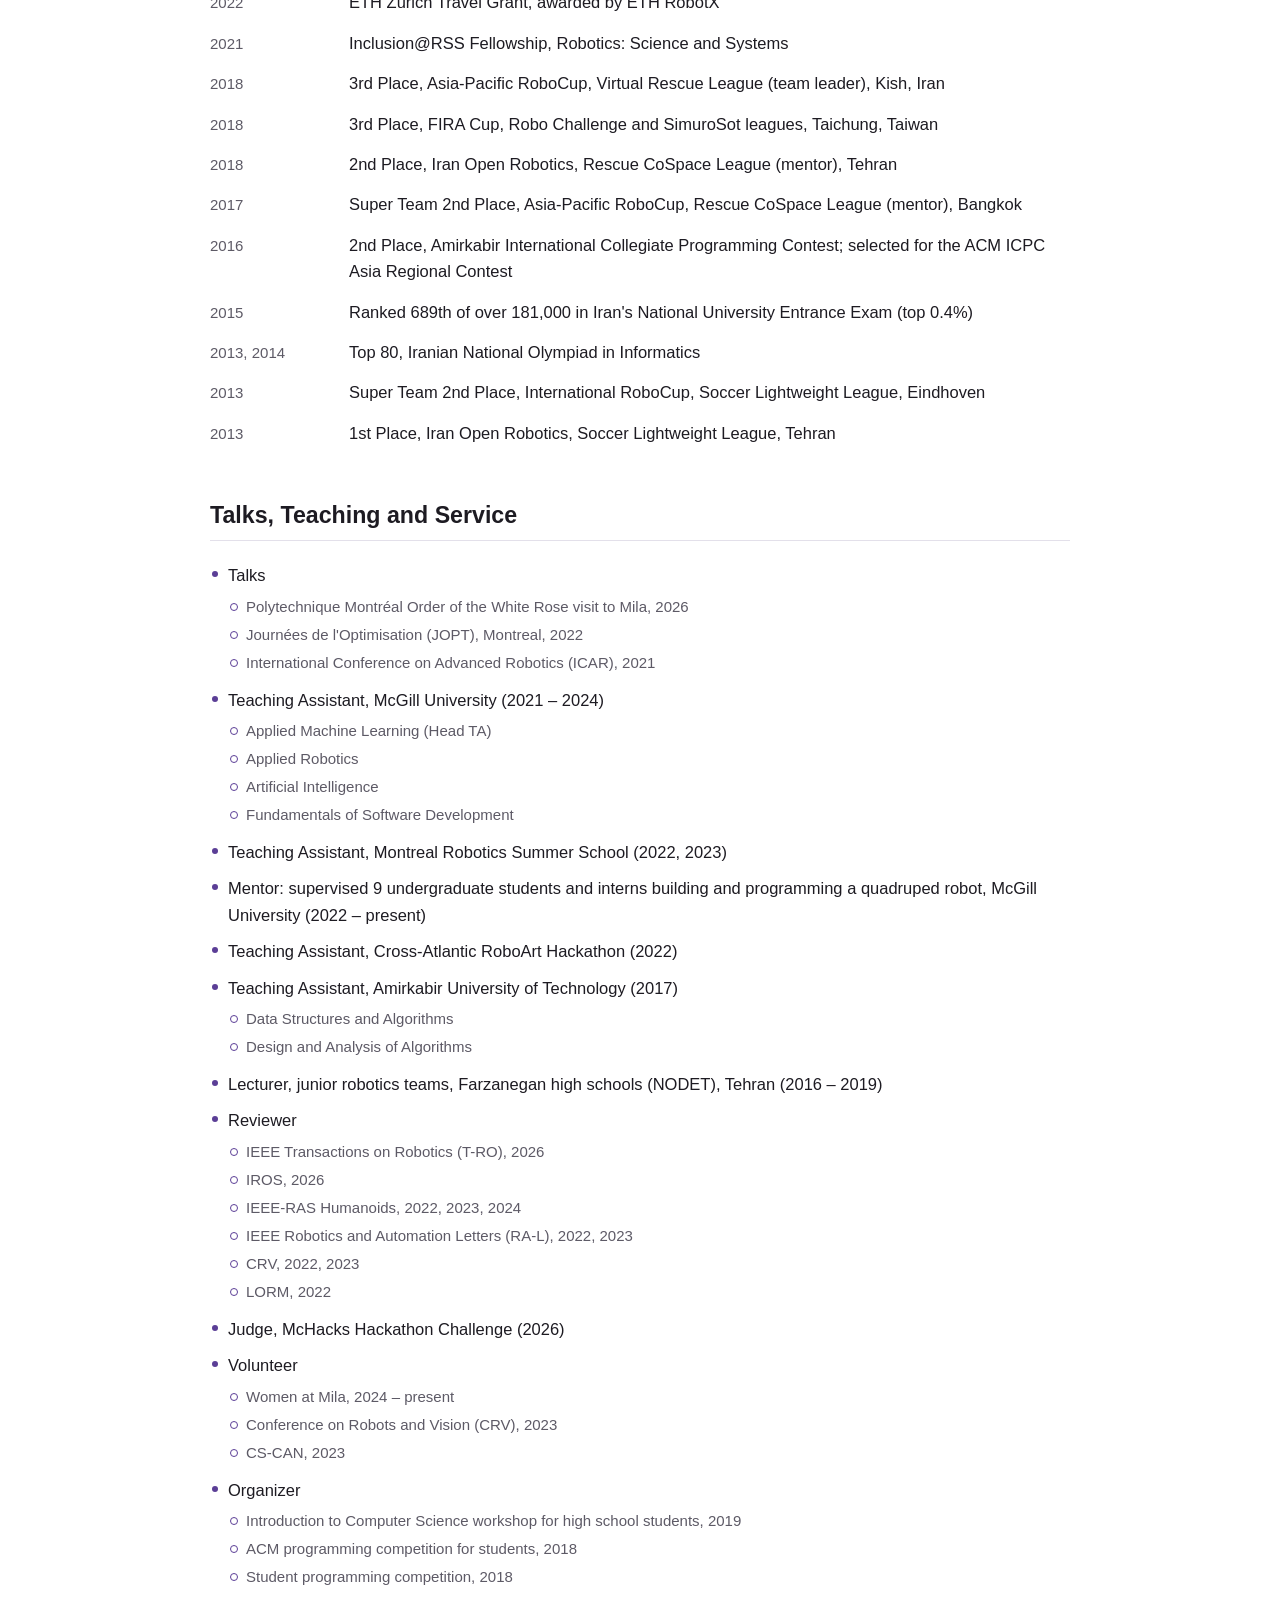
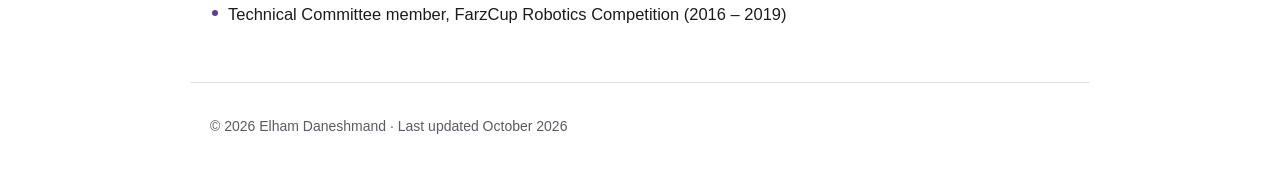
==== commit 69481844: "CV: CRV reviewer years 2022, 2023 Co-Authored-By: Claude Opus 5.5 <noreply@anthropic.com> Claude-Ses" ====
--- a/cv.html
+++ b/cv.html
@@ -116,7 +116,7 @@
             <li>IROS, 2026</li>
             <li>IEEE-RAS Humanoids, 2022, 2023, 2024</li>
             <li>IEEE Robotics and Automation Letters (RA-L), 2022, 2023</li>
-            <li>CRV, 2023</li>
+            <li>CRV, 2022, 2023</li>
             <li>LORM, 2022</li>
           </ul>
         </li>
